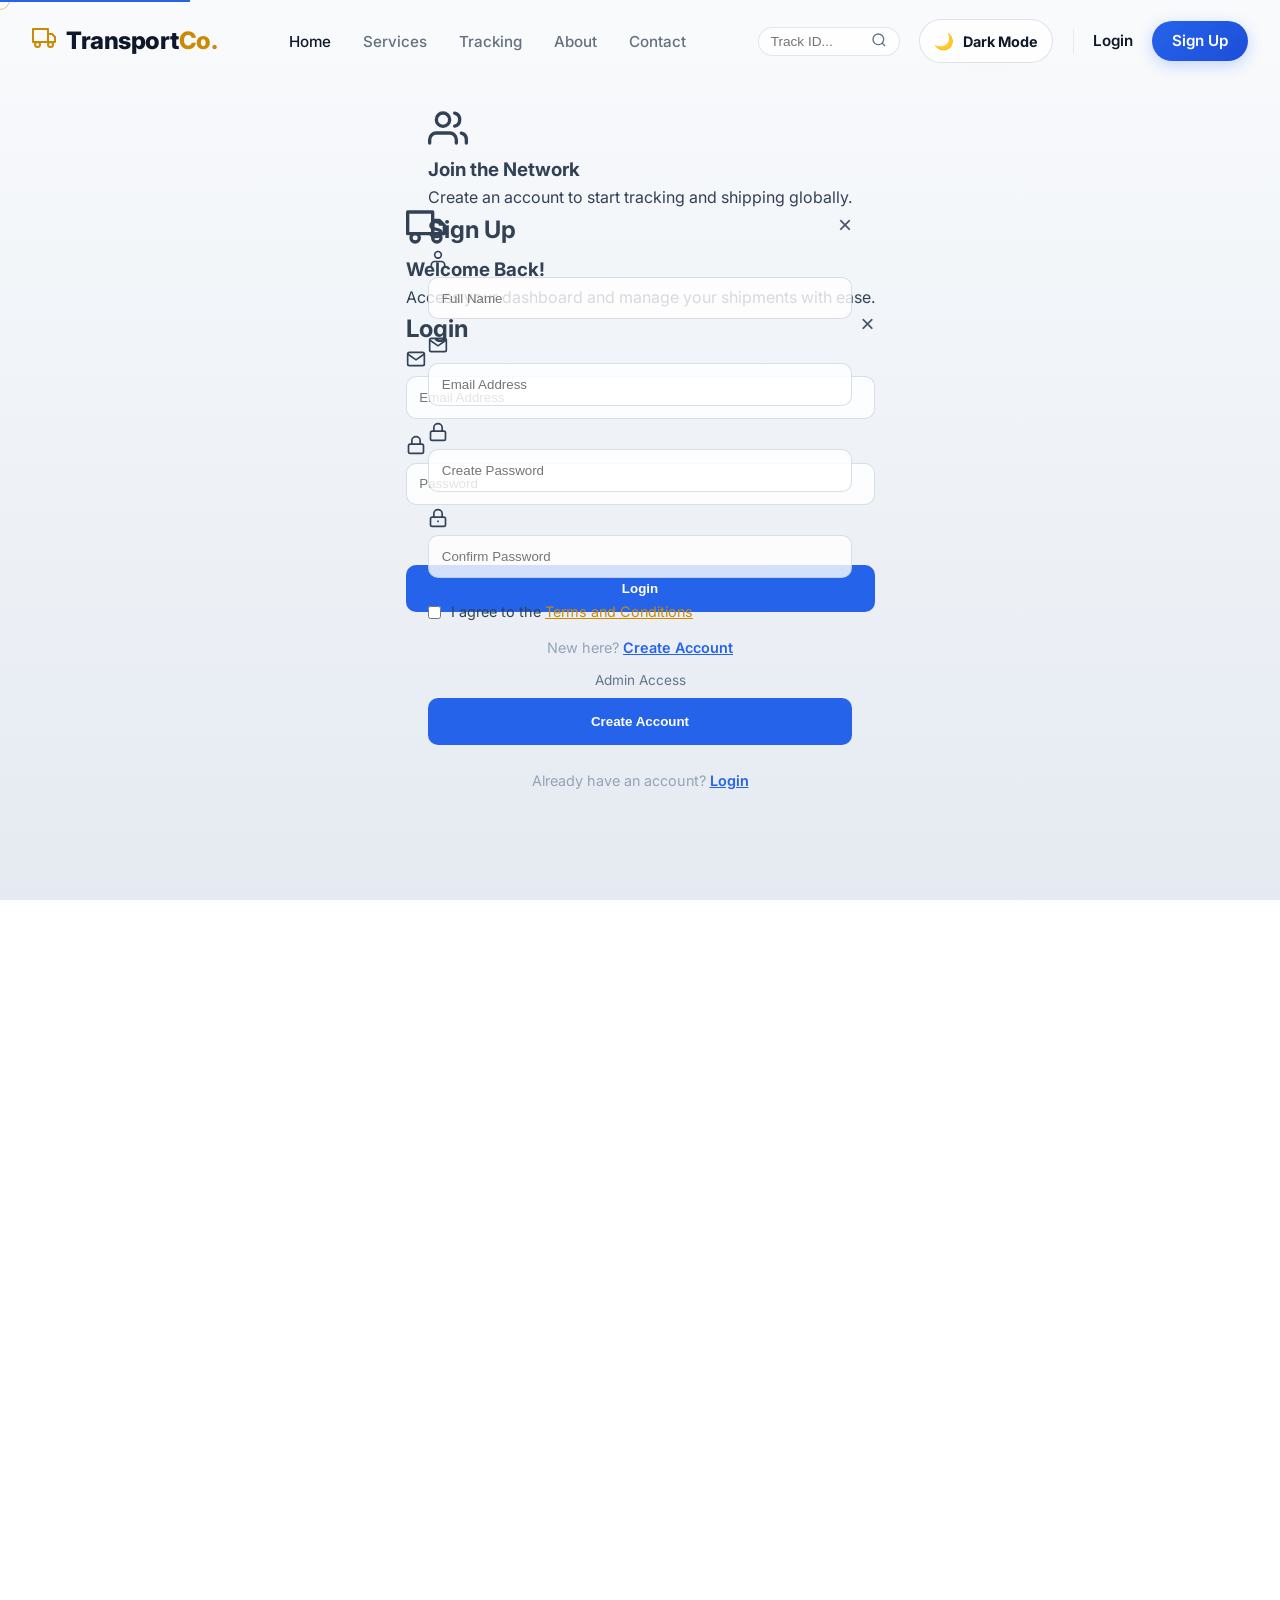
==== index.html @ ae2b4df2 "Improved accessibility: added ARIA roles, skip-to-content links, keyboard navigation, and focus indi" ====
<!DOCTYPE html>
<html lang="en">

<head>
  <meta charset="UTF-8">
  <meta name="viewport" content="width=device-width, initial-scale=1.0">
  <link rel="icon" href="../favicon.png">
  <title>Transport Co. - Your Cargo, Our Priority</title>
  <link rel="preconnect" href="https://fonts.googleapis.com">
  <link rel="preconnect" href="https://fonts.gstatic.com" crossorigin>
  <link href="https://fonts.googleapis.com/css2?family=Inter:wght@100;200;300;400;500;600;700;800;900&display=swap"
    rel="stylesheet">
  <link rel="stylesheet" href="transport.css">
  <script>
    (() => {
      const savedTheme = localStorage.getItem('moovit-theme') || 'light';
      document.documentElement.setAttribute('data-theme', savedTheme);
    })();
  </script>
</head>

<body data-theme="light">
  <a href="#main-content" class="skip-to-content">Skip to main content</a>
   <div class="cursor"></div>

  <div class="cursor-tail">
    <div class="circle"></div>
    <div class="circle"></div>
    <div class="circle"></div>
    <div class="circle"></div>
    <div class="circle"></div>
  </div>

  <script src="cursor.js"></script>

  <div class="particles" id="particles"></div>

  <header id="main-header" class="modern-header" role="banner">
    <div class="header-content">
      <a href="#" class="brand-logo">
        <span class="logo-icon"><svg width="24" height="24" viewBox="0 0 24 24" fill="none" stroke="currentColor"
            stroke-width="2" stroke-linecap="round" stroke-linejoin="round">
            <rect x="1" y="3" width="15" height="13"></rect>
            <polygon points="16 8 20 8 23 11 23 16 16 16 16 8"></polygon>
            <circle cx="5.5" cy="18.5" r="2.5"></circle>
            <circle cx="18.5" cy="18.5" r="2.5"></circle>
          </svg></span>
        <span class="logo-text">Transport<span class="highlight">Co.</span></span>
      </a>
      <nav class="desktop-nav" role="navigation" aria-label="Main navigation">
        <ul class="nav-links">
          <li><a href="index.html" class="nav-link active">Home</a></li>
          <li><a href="services.html" class="nav-link">Services</a></li>
          <li><a href="#" class="nav-link">Tracking</a></li>
          <li><a href="about.html" class="nav-link">About</a></li>
          <li><a href="contact.html" class="nav-link">Contact</a></li>
        </ul>
      </nav>
      <div class="header-actions">
        <div class="search-bar-mini">
          <input type="text" placeholder="Track ID...">
          <button><svg width="16" height="16" viewBox="0 0 24 24" fill="none" stroke="currentColor" stroke-width="2">
              <circle cx="11" cy="11" r="8" />
              <line x1="21" y1="21" x2="16.65" y2="16.65" />
            </svg></button>
        </div>
        <button class="theme-toggle" type="button" aria-label="Toggle color theme" aria-pressed="false">
          <span class="theme-toggle-icon" aria-hidden="true">🌙</span>
          <span class="theme-toggle-label">Dark Mode</span>
        </button>
        <div class="auth-divider"></div>
        <a href="#" onclick="openLoginPopup()" class="btn-text">Login</a>
        <a href="#" onclick="openSignupPopup()" class="btn-header-cta">Sign Up</a>
        <button class="mobile-toggle" aria-label="Toggle mobile menu" aria-expanded="false"><span class="bar"></span><span class="bar"></span><span
            class="bar"></span></button>
      </div>
    </div>
    <div class="mobile-menu">
      <a href="index.html">Home</a><a href="services.html">Services</a><a href="#">Tracking</a><a
        href="contact.html">Contact</a>
      <button class="theme-toggle mobile-theme-toggle" type="button" aria-label="Toggle color theme" aria-pressed="false">
        <span class="theme-toggle-icon" aria-hidden="true">🌙</span>
        <span class="theme-toggle-label">Dark Mode</span>
      </button>
      <div class="mobile-auth"><a href="#" onclick="openLoginPopup()">Login</a><a href="#"
          onclick="openSignupPopup()">Sign Up</a></div>
    </div>
  </header>

  <main id="main-content" class="hero loading" role="main">
    <h2>Your Cargo, Our Priority</h2>
    <p>Seamless and reliable global shipping solutions, tailored for your business. Fast, secure, and always on time.
    </p>
    <div class="hero-actions">
      <a href="#" class="btn-hero" onclick="openSignupPopup()">Get Started Today</a>
      <div class="tracking-wrapper">
        <input type="text" placeholder="Enter Tracking ID...">
        <button>Track Parcel</button>
      </div>
    </div>
    <div class="hero-brands">
      <p>Trusted by leading brands</p>
      <div class="brand-logos">
        <span>GlobalCorp</span><span>❖ TransNet</span><span>Apex Logistics</span><span>Horizon Freight</span>
      </div>
    </div>
  </main>

  <section class="services-section loading">
    <h2 class="services-title">Our Premium Services</h2>
    <div class="grid-container">
      <div class="card" onclick="handleServiceClick()">
        <div class="card-content">
          <div class="icon">🚛</div>
          <h2>Ground Transport</h2>
          <p>Reliable trucking services with real-time GPS tracking, temperature-controlled options, and 24/7
            monitoring.</p>
        </div>
      </div>
      <div class="card" onclick="handleServiceClick()">
        <div class="card-content">
          <div class="icon">✈️</div>
          <h2>Air Freight</h2>
          <p>Lightning-fast international shipping with priority handling and expedited customs clearance for urgent
            deliveries.</p>
        </div>
      </div>
      <div class="card" onclick="handleServiceClick()">
        <div class="card-content">
          <div class="icon">🚢</div>
          <h2>Ocean Freight</h2>
          <p>Cost-effective sea transport for large shipments with comprehensive insurance and port-to-port excellence.
          </p>
        </div>
      </div>
      <div class="card" onclick="handleServiceClick()">
        <div class="card-content">
          <div class="icon">📦</div>
          <h2>Warehousing</h2>
          <p>State-of-the-art storage facilities with advanced inventory management and automated distribution systems.
          </p>
        </div>
      </div>
      <div class="card" onclick="handleServiceClick()">
        <div class="card-content">
          <div class="icon">🛡️</div>
          <h2>Secure Logistics</h2>
          <p>High-security transport for valuable goods with GPS monitoring and specialized handling protocols.</p>
        </div>
      </div>
      <div class="card" onclick="handleServiceClick()">
        <div class="card-content">
          <div class="icon">⚡</div>
          <h2>Express Delivery</h2>
          <p>Same-day and next-day delivery services with live tracking and money-back guarantee for time-critical
            shipments.</p>
        </div>
      </div>
    </div>
  </section>

  <div class="overlay" id="overlay" onclick="closeAllModals()"></div>

  <div class="service-alert" id="serviceAlert">
    <h3>🔒 Premium Access</h3>
    <p>Please login to access detailed service information and pricing.</p>
    <div class="alert-buttons">
      <a href="#" onclick="openLoginPopup(); closeServiceAlert();" class="alert-btn primary">Login Now</a>
      <button class="alert-btn close" onclick="closeServiceAlert()">Close</button>
    </div>
  </div>

  <!-- LOGIN MODAL -->
  <div class="login-modal" id="loginModal">
    <div class="modal-wrapper">
      <div class="modal-left">
        <div class="modal-brand">
          <svg width="40" height="40" viewBox="0 0 24 24" fill="none" stroke="currentColor" stroke-width="2"
            stroke-linecap="round" stroke-linejoin="round">
            <rect x="1" y="3" width="15" height="13"></rect>
            <polygon points="16 8 20 8 23 11 23 16 16 16 16 8"></polygon>
            <circle cx="5.5" cy="18.5" r="2.5"></circle>
            <circle cx="18.5" cy="18.5" r="2.5"></circle>
          </svg>
          <h3>Welcome Back!</h3>
          <p>Access your dashboard and manage your shipments with ease.</p>
        </div>
      </div>
      <div class="modal-right">
        <button class="close-btn" onclick="closeAllModals()">&times;</button>
        <h2>Login</h2>
        <form id="login-form-popup" class="form-group">
          <div class="input-group">
            <svg class="input-icon" width="20" height="20" viewBox="0 0 24 24" fill="none" stroke="currentColor"
              stroke-width="2">
              <path d="M4 4h16c1.1 0 2 .9 2 2v12c0 1.1-.9 2-2 2H4c-1.1 0-2-.9-2-2V6c0-1.1.9-2 2-2z"></path>
              <polyline points="22,6 12,13 2,6"></polyline>
            </svg>
            <input type="email" id="popup-email" name="email" required placeholder="Email Address">
          </div>
          <div class="input-group" style="margin-top:1rem;">
            <svg class="input-icon" width="20" height="20" viewBox="0 0 24 24" fill="none" stroke="currentColor"
              stroke-width="2">
              <rect x="3" y="11" width="18" height="11" rx="2" ry="2"></rect>
              <path d="M7 11V7a5 5 0 0 1 10 0v4"></path>
            </svg>
            <input type="password" id="popup-password" name="password" required placeholder="Password">
          </div>
          <div id="popup-error-msg" class="error-message"></div>
          <button type="submit" class="login-submit-btn" style="margin-top:1.5rem;">Login</button>
        </form>
        <p style="text-align:center; color:#94a3b8; font-size:0.9rem; margin-top: 1rem;">
          New here? <a href="#" onclick="openSignupPopup(); closeLoginPopup();"
            style="color:#2563eb; font-weight:600;">Create Account</a>
        </p>
        <p style="text-align:center; margin-top:0.5rem;">
          <a href="#" onclick="closeLoginPopup(); openAdminPopup();"
            style="color:#64748b; font-size:0.85rem; text-decoration:none;">Admin Access</a>
        </p>
      </div>
    </div>
  </div>

  <!-- SIGNUP MODAL -->
  <div class="signup-modal" id="signupModal">
    <div class="modal-wrapper">
      <div class="modal-left signup-bg">
        <div class="modal-brand">
          <svg width="40" height="40" viewBox="0 0 24 24" fill="none" stroke="currentColor" stroke-width="2"
            stroke-linecap="round" stroke-linejoin="round">
            <path d="M17 21v-2a4 4 0 0 0-4-4H5a4 4 0 0 0-4 4v2"></path>
            <circle cx="9" cy="7" r="4"></circle>
            <path d="M23 21v-2a4 4 0 0 0-3-3.87"></path>
            <path d="M16 3.13a4 4 0 0 1 0 7.75"></path>
          </svg>
          <h3>Join the Network</h3>
          <p>Create an account to start tracking and shipping globally.</p>
        </div>
      </div>
      <div class="modal-right">
        <button class="close-btn" onclick="closeAllModals()">&times;</button>
        <h2>Sign Up</h2>
        <form id="signup-form-popup" class="form-group">
          <div class="input-group">
            <svg class="input-icon" width="20" height="20" viewBox="0 0 24 24" fill="none" stroke="currentColor"
              stroke-width="2">
              <path d="M20 21v-2a4 4 0 0 0-4-4H8a4 4 0 0 0-4 4v2"></path>
              <circle cx="12" cy="7" r="4"></circle>
            </svg>
            <input type="text" id="signup-name" name="name" placeholder="Full Name" required>
          </div>
          <div class="input-group" style="margin-top:1rem;">
            <svg class="input-icon" width="20" height="20" viewBox="0 0 24 24" fill="none" stroke="currentColor"
              stroke-width="2">
              <path d="M4 4h16c1.1 0 2 .9 2 2v12c0 1.1-.9 2-2 2H4c-1.1 0-2-.9-2-2V6c0-1.1.9-2 2-2z"></path>
              <polyline points="22,6 12,13 2,6"></polyline>
            </svg>
            <input type="email" id="signup-email" name="email" placeholder="Email Address" required>
          </div>
          <div class="input-group" style="margin-top:1rem;">
            <svg class="input-icon" width="20" height="20" viewBox="0 0 24 24" fill="none" stroke="currentColor"
              stroke-width="2">
              <rect x="3" y="11" width="18" height="11" rx="2" ry="2"></rect>
              <path d="M7 11V7a5 5 0 0 1 10 0v4"></path>
            </svg>
            <input type="password" id="signup-password" name="password" placeholder="Create Password" required>
          </div>
          <div class="input-group" style="margin-top:1rem;">
            <svg class="input-icon" width="20" height="20" viewBox="0 0 24 24" fill="none" stroke="currentColor"
              stroke-width="2">
              <rect x="3" y="11" width="18" height="11" rx="2" ry="2"></rect>
              <path d="M7 11V7a5 5 0 0 1 10 0v4"></path>
              <path d="M12 15v2"></path>
            </svg>
            <input type="password" id="signup-confirm-password" name="confirmPassword" placeholder="Confirm Password"
              required>
          </div>
          <div class="checkbox-group">
            <label class="checkbox-label">
              <input type="checkbox" id="terms-checkbox" name="agreeTerms" required>
              I agree to the <a href="#">Terms and Conditions</a>
            </label>
          </div>
          <div id="signup-error-msg" class="error-message"></div>
          <button type="submit" class="signup-submit-btn" style="margin-top:1rem;">Create Account</button>
        </form>
        <p style="text-align:center; color:#94a3b8; font-size:0.9rem; margin-top: 1rem;">
          Already have an account? <a href="#" onclick="openLoginPopup(); closeSignupPopup();"
            style="color:#2563eb; font-weight:600;">Login</a>
        </p>
      </div>
    </div>
  </div>

  <!-- ADMIN MODAL -->
  <div class="admin-modal" id="adminModal">
    <div class="admin-container-popup">
      <button class="close-btn" onclick="closeAllModals()">&times;</button>
      <div class="admin-badge">Admin Access</div>
      <h2 style="color:white; margin-bottom:1.5rem; margin-top:0;">Control Panel</h2>
      <form id="admin-form-popup" class="form-group">
        <div class="input-group">
          <svg class="input-icon" width="20" height="20" viewBox="0 0 24 24" fill="none" stroke="currentColor"
            stroke-width="2">
            <path d="M20 21v-2a4 4 0 0 0-4-4H8a4 4 0 0 0-4 4v2"></path>
            <circle cx="12" cy="7" r="4"></circle>
          </svg>
          <input type="text" id="admin-id" name="adminId" placeholder="Admin Username" required>
        </div>
        <div class="input-group" style="margin-top:1rem;">
          <svg class="input-icon" width="20" height="20" viewBox="0 0 24 24" fill="none" stroke="currentColor"
            stroke-width="2">
            <rect x="3" y="11" width="18" height="11" rx="2" ry="2"></rect>
            <path d="M7 11V7a5 5 0 0 1 10 0v4"></path>
          </svg>
          <input type="password" id="admin-password" name="adminPassword" placeholder="Secure Password" required>
        </div>
        <div id="admin-error-msg" class="error-message"></div>
        <button type="submit" class="admin-submit-btn" style="margin-top:1.5rem;">Access Dashboard</button>
        <div class="security-note">
          <span>🔒</span> <strong>Security Notice:</strong> Admin access is logged and monitored.
        </div>
      </form>
    </div>
  </div>

  <footer class="loading" role="contentinfo">
    <div class="footer-container">
      <div class="footer-about">
        <h3>Transport Co.</h3>
        <p>Your trusted logistics partner — ensuring safe, fast, and reliable delivery every time with innovative
          solutions and unmatched customer service excellence across the globe.</p>
      </div>

      <div class="footer-links">
        <h4><svg xmlns="http://www.w3.org/2000/svg" width="24" height="24" viewBox="0 0 24 24" fill="none"
            stroke="currentColor" stroke-width="2" stroke-linecap="round" stroke-linejoin="round">
            <path d="m13 17-5-5 5-5" />
            <path d="m6 17-5-5 5-5" />
          </svg>Quick Links</h4>
        <ul>
          <li><a href="index.html">Home</a></li>
          <li><a href="about.html">About Us</a></li>
          <li><a href="services.html">Services</a></li>
          <li><a href="contact.html">Contact</a></li>
          <li><a href="careers.html">Careers</a></li>
          <li><a href="feedback.html">Feedback</a></li>
        </ul>
      </div>

      <div class="footer-contact">
        <h4><svg xmlns="http://www.w3.org/2000/svg" width="24" height="24" viewBox="0 0 24 24" fill="none"
            stroke="currentColor" stroke-width="2" stroke-linecap="round" stroke-linejoin="round">
            <path
              d="M22 16.92v3a2 2 0 0 1-2.18 2 19.79 19.79 0 0 1-8.63-3.07 19.5 19.5 0 0 1-6-6 19.79 19.79 0 0 1-3.07-8.67A2 2 0 0 1 4.11 2h3a2 2 0 0 1 2 1.72 12.84 12.84 0 0 0 .7 2.81 2 2 0 0 1-.45 2.11L8.09 9.91a16 16 0 0 0 6 6l1.27-1.27a2 2 0 0 1 2.11-.45 12.84 12.84 0 0 0 2.81.7A2 2 0 0 1 22 16.92z" />
          </svg>Contact Us</h4>
        <p>Email: <a href="mailto:shubhangi.23bai11165@vitbhopal.ac.in">shubhangi.23bai11165@vitbhopal.ac.in</a></p>
        <p>Phone: +91 98765 XXXXX</p>
        <p>Address: VIT Bhopal, Madhya Pradesh, India</p>
      </div>

      <div class="footer-social">
        <h4><svg xmlns="http://www.w3.org/2000/svg" width="24" height="24" viewBox="0 0 24 24" fill="none"
            stroke="currentColor" stroke-width="2" stroke-linecap="round" stroke-linejoin="round">
            <path d="M16 8a6 6 0 0 1 6 6v7h-4v-7a2 2 0 0 0-2-2 2 2 0 0 0-2 2v7h-4v-7a6 6 0 0 1 6-6z" />
            <rect width="4" height="12" x="2" y="9" />
            <circle cx="4" cy="4" r="2" />
          </svg>Follow Us</h4>
        <div class="social-icons">
          <a href="https://github.com/ShubhangiRoy12" target="_blank" rel="noopener noreferrer" aria-label="GitHub"><svg
              xmlns="http://www.w3.org/2000/svg" width="24" height="24" viewBox="0 0 24 24" fill="none"
              stroke="currentColor" stroke-width="2" stroke-linecap="round" stroke-linejoin="round">
              <path
                d="M15 22v-4a4.8 4.8 0 0 0-1-3.5c3 0 6-2 6-5.5.08-1.25-.27-2.48-1-3.5.28-1.15.28-2.35 0-3.5 0 0-1 0-3 1.5-2.64-.5-5.36-.5-8 0C6 2 5 2 5 2c-.3 1.15-.3 2.35 0 3.5A5.403 5.403 0 0 0 4 9c0 3.5 3 5.5 6 5.5-.39.49-.68 1.05-.85 1.65-.17.6-.22 1.23-.15 1.85v4" />
            </svg></a>
          <a href="https://leetcode.com/u/Shubhangi12/" target="_blank" rel="noopener noreferrer"
            aria-label="LeetCode"><svg xmlns="http://www.w3.org/2000/svg" width="24" height="24" viewBox="0 0 24 24"
              fill="currentColor">
              <path
                d="M13.483 0a1.374 1.374 0 0 0-1.374 1.374v10.852h-2.826v-2.826a1.374 1.374 0 0 0-2.748 0v2.826H4.009v-5.54a1.374 1.374 0 0 0-2.748 0v5.54a1.374 1.374 0 0 0 1.374 1.374h2.826v2.826a1.374 1'374 0 0 0 2.748 0v-2.826h2.526v2.719a1.374 1.374 0 0 0 2.748 0v-2.719h2.826a1.374 1.374 0 0 0 1.374-1.374V1.374A1.374 1.374 0 0 0 13.483 0zm-2.826 14.944H8.13v-2.826h2.527v2.826zm0-4.2h-2.527v-2.826h2.527v2.826z" />
            </svg></a>
          <a href="https://www.linkedin.com/in/shubhangi-roy-762a3427a/" target="_blank" rel="noopener noreferrer"
            aria-label="LinkedIn"><svg xmlns="http://www.w3.org/2000/svg" width="24" height="24" viewBox="0 0 24 24"
              fill="none" stroke="currentColor" stroke-width="2" stroke-linecap="round" stroke-linejoin="round">
              <path d="M16 8a6 6 0 0 1 6 6v7h-4v-7a2 2 0 0 0-2-2 2 2 0 0 0-2 2v7h-4v-7a6 6 0 0 1 6-6z" />
              <rect width="4" height="12" x="2" y="9" />
              <circle cx="4" cy="4" r="2" />
            </svg></a>
        </div>
        <p style="margin-top: 1rem; color: rgba(255, 255, 255, 0.7);">Connect with us for updates and exclusive offers!
        </p>
      </div>

      <div class="footer-newsletter">
        <h4><svg xmlns="http://www.w3.org/2000/svg" width="24" height="24" viewBox="0 0 24 24" fill="none"
            stroke="currentColor" stroke-width="2" stroke-linecap="round" stroke-linejoin="round">
            <path d="M22 12h-6l-2 3h-4l-2-3H2" />
            <path
              d="M5.45 5.11 2 12v6a2 2 0 0 0 2 2h16a2 2 0 0 0 2-2v-6l-3.45-6.89A2 2 0 0 0 16.76 4H7.24a2 2 0 0 0-1.79 1.11z" />
          </svg>Newsletter</h4>
        <p>Join our mailing list to get exclusive updates, special offers, and insights into the logistics world
          delivered
          straight to your inbox.</p>
        <form class="newsletter-form">
          <input type="email" placeholder="Enter your email" required>
          <button type="submit">Subscribe <svg xmlns="http://www.w3.org/2000/svg" width="16" height="16"
              viewBox="0 0 24 24" fill="none" stroke="currentColor" stroke-width="2.5" stroke-linecap="round"
              stroke-linejoin="round">
              <line x1="5" y1="12" x2="19" y2="12" />
              <polyline points="12 5 19 12 12 19" />
            </svg></button>
        </form>
      </div>
    </div>
    <!-- Legal Section -->
    <div class="footer-legal">
      <a href="privacy.html">Privacy</a>
      <span>|</span>
      <a href="terms.html">Terms</a>
      <span>|</span>
      <a href="cookie.html">Cookie</a>
    </div>
    <div class="footer-bottom">
      <p>&copy; 2025 Transport Co. | All Rights Reserved. | Designed with ❤️ for Excellence</p>
    </div>
  </footer>

  <script>
    const root = document.documentElement;
    const body = document.body;
    const themeButtons = document.querySelectorAll('.theme-toggle');

    function applyTheme(theme) {
      root.setAttribute('data-theme', theme);
      body.setAttribute('data-theme', theme);
      localStorage.setItem('moovit-theme', theme);

      themeButtons.forEach(button => {
        const icon = button.querySelector('.theme-toggle-icon');
        const label = button.querySelector('.theme-toggle-label');
        const darkMode = theme === 'dark';

        button.setAttribute('aria-pressed', String(darkMode));
        if (icon) icon.textContent = darkMode ? '☀️' : '🌙';
        if (label) label.textContent = darkMode ? 'Light Mode' : 'Dark Mode';
      });
    }

    applyTheme(root.getAttribute('data-theme') || 'light');
    themeButtons.forEach(button => {
      button.addEventListener('click', () => {
        const nextTheme = (root.getAttribute('data-theme') || 'light') === 'light' ? 'dark' : 'light';
        applyTheme(nextTheme);
      });
    });

    // --- Mouse Spotlight Logic ---
    document.querySelectorAll('.card').forEach(card => {
      card.onmousemove = e => {
        const rect = card.getBoundingClientRect();
        const x = e.clientX - rect.left;
        const y = e.clientY - rect.top;
        card.style.setProperty('--mouse-x', `${x}px`);
        card.style.setProperty('--mouse-y', `${y}px`);
      }
    });

    // --- Cursor & Particles ---
    const cursor = document.getElementById('cursor');
    let mouseX = 0, mouseY = 0; let cursorX = 0, cursorY = 0;
    document.addEventListener('mousemove', (e) => { mouseX = e.clientX; mouseY = e.clientY; });
    function updateCursor() {
      const dx = mouseX - cursorX; const dy = mouseY - cursorY;
      cursorX += dx * 0.2; cursorY += dy * 0.2;
      cursor.style.transform = `translate(${cursorX - 10}px, ${cursorY - 10}px)`;
      requestAnimationFrame(updateCursor);
    }
    if (window.innerWidth > 768) updateCursor();

    document.querySelectorAll('a, button, .card').forEach(el => {
      el.addEventListener('mouseenter', () => cursor.classList.add('hover'));
      el.addEventListener('mouseleave', () => cursor.classList.remove('hover'));
    });

    // Particles
    const particles = document.getElementById('particles');
    for (let i = 0; i < 40; i++) {
      let p = document.createElement('div');
      p.className = 'particle';
      p.style.left = Math.random() * 100 + '%';
      p.style.top = Math.random() * 100 + '%';
      p.style.animationDelay = Math.random() * 5 + 's';
      p.style.animationDuration = (Math.random() * 10 + 10) + 's';
      particles.appendChild(p);
    }

    // Header Scroll
    window.addEventListener('scroll', () => {
      const header = document.getElementById('main-header');
      if (window.scrollY > 50) header.classList.add('scrolled');
      else header.classList.remove('scrolled');
    });

    // Mobile Menu
    const toggle = document.querySelector('.mobile-toggle');
    const menu = document.querySelector('.mobile-menu');
    toggle.addEventListener('click', () => {
      const isActive = menu.classList.toggle('active');
      document.body.style.overflow = isActive ? 'hidden' : 'auto';
      toggle.setAttribute('aria-expanded', isActive);
    });

    // --- Modal Logic ---
    function closeAllModals() {
      document.getElementById('overlay').classList.remove('active');
      document.querySelectorAll('.service-alert, .login-modal, .signup-modal, .admin-modal').forEach(el => el.classList.remove('active'));
      document.body.style.overflow = 'auto';
    }
    function handleServiceClick() {
      document.getElementById('overlay').classList.add('active');
      document.getElementById('serviceAlert').classList.add('active');
      document.body.style.overflow = 'hidden';
    }
    function closeServiceAlert() { closeAllModals(); }

    function openLoginPopup() {
      closeAllModals();
      document.getElementById('overlay').classList.add('active');
      document.getElementById('loginModal').classList.add('active');
      document.body.style.overflow = 'hidden';
    }
    function closeLoginPopup() { closeAllModals(); }

    function openSignupPopup() {
      closeAllModals();
      document.getElementById('overlay').classList.add('active');
      document.getElementById('signupModal').classList.add('active');
      document.body.style.overflow = 'hidden';
    }

    function openAdminPopup() {
      closeAllModals();
      document.getElementById('overlay').classList.add('active');
      document.getElementById('adminModal').classList.add('active');
      document.body.style.overflow = 'hidden';
    }

    // --- Backend Form Handling ---

    // Login Validation
    const loginForm = document.getElementById('login-form-popup');
    if (loginForm) {
      loginForm.addEventListener('submit', function (e) {
        e.preventDefault();
        const email = document.getElementById('popup-email').value.trim();
        const password = document.getElementById('popup-password').value;
        const errorMsg = document.getElementById('popup-error-msg');
        errorMsg.textContent = '';

        const emailPattern = /^[^\s@]+@[^\s@]+\.[^\s@]+$/;
        if (!emailPattern.test(email)) {
          errorMsg.textContent = 'Please enter a valid email address.';
          return;
        }

        // Simulating submission
        const submitBtn = this.querySelector('.login-submit-btn');
        submitBtn.textContent = 'Logging in...';
        submitBtn.disabled = true;
        setTimeout(() => { window.location.href = '#'; }, 1000);
      });
    }

    // Signup Validation
    const signupForm = document.getElementById('signup-form-popup');
    if (signupForm) {
      signupForm.addEventListener('submit', function (e) {
        e.preventDefault();
        const name = document.getElementById('signup-name').value.trim();
        const email = document.getElementById('signup-email').value.trim();
        const password = document.getElementById('signup-password').value;
        const confirmPassword = document.getElementById('signup-confirm-password').value;
        const agreeTerms = document.getElementById('terms-checkbox').checked;
        const errorMsg = document.getElementById('signup-error-msg');
        errorMsg.textContent = '';

        if (!agreeTerms) {
          errorMsg.textContent = 'Please agree to the Terms.';
          return;
        }
        if (password !== confirmPassword) {
          errorMsg.textContent = 'Passwords do not match.';
          return;
        }

        const submitBtn = this.querySelector('.signup-submit-btn');
        submitBtn.textContent = 'Creating Account...';
        submitBtn.disabled = true;
        setTimeout(() => {
          closeAllModals();
          openLoginPopup();
          document.getElementById('popup-error-msg').style.color = '#10b981';
          document.getElementById('popup-error-msg').textContent = 'Account created!';
        }, 1500);
      });
    }

    // Admin Validation
    const adminForm = document.getElementById('admin-form-popup');
    if (adminForm) {
      adminForm.addEventListener('submit', function (e) {
        e.preventDefault();
        const adminId = document.getElementById('admin-id').value.trim();
        const password = document.getElementById('admin-password').value;
        const errorMsg = document.getElementById('admin-error-msg');

        if (adminId === 'admin' && password === 'transport2024') {
          const submitBtn = this.querySelector('.admin-submit-btn');
          submitBtn.textContent = 'Accessing...';
          submitBtn.disabled = true;
          setTimeout(() => { alert('Access Granted'); closeAllModals(); }, 1000);
        } else {
          errorMsg.textContent = 'Invalid Admin credentials.';
        }
      });
    }

    // Loading
    window.addEventListener('load', () => {
      document.querySelectorAll('.loading').forEach((el, i) => {
        setTimeout(() => el.classList.add('loaded'), i * 200);
      });
    });
  </script>
</body>

</html>
---- transport.css ----
@import url('https://fonts.googleapis.com/css2?family=Inter:wght@100;200;300;400;500;600;700;800;900&display=swap');

    * {
      margin: 0;
      padding: 0;
      box-sizing: border-box;
    }

    /* Skip to content link for accessibility */
    .skip-to-content {
      position: absolute;
      top: -40px;
      left: 0;
      background: var(--button-primary);
      color: white;
      padding: 8px 16px;
      z-index: 10000;
      text-decoration: none;
      font-weight: 600;
      transition: top 0.3s;
    }

    .skip-to-content:focus {
      top: 0;
    }

    /* Keyboard focus indicators for accessibility */
    a:focus, button:focus, input:focus, textarea:focus, select:focus {
      outline: 2px solid var(--button-primary);
      outline-offset: 2px;
    }

    button:focus-visible, a:focus-visible {
      outline: 2px solid var(--button-primary);
      outline-offset: 2px;
    }

    :root {
      --primary: #1a365d;
      --primary-light: #2d5a87;
      --secondary: #0066cc;
      --accent: #ffd700;
      --glass: rgba(255, 255, 255, 0.1);
      --glass-border: rgba(255, 255, 255, 0.2);
      --bg-overlay-start: rgba(248, 250, 252, 0.88);
      --bg-overlay-end: rgba(226, 232, 240, 0.9);
      --text-primary: #0f172a;
      --text-secondary: #334155;
      --text-muted: #475569;
      --text-soft: rgba(51, 65, 85, 0.75);
      --panel-bg: rgba(255, 255, 255, 0.72);
      --panel-border: rgba(148, 163, 184, 0.28);
      --panel-strong: rgba(255, 255, 255, 0.86);
      --header-bg: rgba(248, 250, 252, 0.2);
      --header-bg-scrolled: rgba(248, 250, 252, 0.88);
      --header-border: rgba(148, 163, 184, 0.2);
      --search-bg: rgba(255, 255, 255, 0.7);
      --search-border: rgba(148, 163, 184, 0.25);
      --input-bg: rgba(255, 255, 255, 0.8);
      --input-border: rgba(148, 163, 184, 0.35);
      --input-text: #0f172a;
      --button-primary: #2563eb;
      --button-primary-hover: #1d4ed8;
      --button-shadow: rgba(37, 99, 235, 0.25);
      --accent-strong: #ca8a04;
      --overlay-bg: rgba(15, 23, 42, 0.55);
      --modal-bg: rgba(255, 255, 255, 0.94);
      --footer-bg: rgba(226, 232, 240, 0.92);
      --footer-border: rgba(148, 163, 184, 0.25);
      --footer-link: rgba(15, 23, 42, 0.78);
      --theme-toggle-bg: rgba(255, 255, 255, 0.72);
      --theme-toggle-border: rgba(148, 163, 184, 0.3);
      --theme-toggle-shadow: rgba(15, 23, 42, 0.08);
    }

    :root[data-theme="dark"],
    body[data-theme="dark"] {
      --bg-overlay-start: rgba(5, 10, 20, 0.85);
      --bg-overlay-end: rgba(5, 10, 20, 0.85);
      --text-primary: #ffffff;
      --text-secondary: #e2e8f0;
      --text-muted: #cbd5e1;
      --text-soft: rgba(255, 255, 255, 0.7);
      --panel-bg: rgba(255, 255, 255, 0.03);
      --panel-border: rgba(255, 255, 255, 0.08);
      --panel-strong: rgba(15, 23, 42, 0.9);
      --header-bg: rgba(10, 22, 40, 0);
      --header-bg-scrolled: rgba(5, 10, 20, 0.85);
      --header-border: rgba(255, 255, 255, 0.05);
      --search-bg: rgba(255, 255, 255, 0.05);
      --search-border: rgba(255, 255, 255, 0.1);
      --input-bg: rgba(255, 255, 255, 0.05);
      --input-border: rgba(255, 255, 255, 0.2);
      --input-text: #ffffff;
      --button-primary: #2563eb;
      --button-primary-hover: #1d4ed8;
      --button-shadow: rgba(37, 99, 235, 0.4);
      --accent-strong: #ffd700;
      --overlay-bg: rgba(0, 0, 0, 0.8);
      --modal-bg: rgba(15, 23, 42, 0.9);
      --footer-bg: rgba(10, 22, 40, 0.8);
      --footer-border: rgba(255, 255, 255, 0.1);
      --footer-link: rgba(255, 255, 255, 0.8);
      --theme-toggle-bg: rgba(255, 255, 255, 0.08);
      --theme-toggle-border: rgba(255, 255, 255, 0.14);
      --theme-toggle-shadow: rgba(0, 0, 0, 0.2);
    }

    body {
      margin: 0;
      font-family: 'Inter', sans-serif;

      /* --- BACKGROUND IMAGE UPDATE --- */
      /* Added a dark overlay (rgba) so text remains readable on top of the image */
      background: linear-gradient(var(--bg-overlay-start), var(--bg-overlay-end)),
        url('https://images.pexels.com/photos/1637438/pexels-photo-1637438.jpeg?auto=compress&cs=tinysrgb&w=1260&h=750&dpr=2');
      background-size: cover;
      background-position: center;
      background-attachment: fixed;
      background-repeat: no-repeat;

      font-size: 16px;
      line-height: 1.6;
      color: var(--text-secondary);
      min-height: 100vh;
      overflow-x: hidden;
    }

    /* --- Cursor Styles --- */
    .cursor {
      display: none;
      position: fixed;
      top: 0;
      left: 0;
      width: 20px;
      height: 20px;
      border: 1px solid rgba(202, 138, 4, 0.45);
      border-radius: 50%;
      pointer-events: none;
      z-index: 9999;
      transition: transform 0.1s ease;
      transform: translate(-50%, -50%);
    }

    .cursor::after {
      content: '';
      position: absolute;
      top: 50%;
      left: 50%;
      width: 4px;
      height: 4px;
      background: var(--accent-strong);
      border-radius: 50%;
      transform: translate(-50%, -50%);
    }

    @media (min-width: 769px) and (pointer: fine) {
      .cursor {
        display: block;
      }

      body,
      a,
      button,
      input,
      .card {
        cursor: none !important;
      }
    }

    .cursor.hover {
      transform: translate(-50%, -50%) scale(1.8);
      background: rgba(202, 138, 4, 0.1);
      border-color: var(--accent-strong);
    }

    /* --- Header --- */
    .modern-header {
      position: fixed;
      top: 0;
      left: 0;
      width: 100%;
      z-index: 1000;
      padding: 1.2rem 2rem;
      transition: all 0.4s ease;
      background: var(--header-bg);
    }

    .modern-header.scrolled {
      padding: 0.8rem 2rem;
      background: var(--header-bg-scrolled);
      backdrop-filter: blur(16px);
      border-bottom: 1px solid var(--header-border);
      box-shadow: 0 4px 30px rgba(0, 0, 0, 0.2);
    }

    .header-content {
      max-width: 1400px;
      margin: 0 auto;
      display: flex;
      justify-content: space-between;
      align-items: center;
    }

    .brand-logo {
      display: flex;
      align-items: center;
      gap: 10px;
      text-decoration: none;
      color: var(--text-primary);
      z-index: 1002;
    }

    .logo-icon {
      color: var(--accent-strong);
      animation: float 6s ease-in-out infinite;
    }

    .logo-text {
      font-size: 1.5rem;
      font-weight: 800;
      letter-spacing: -0.5px;
    }

    .logo-text .highlight {
      color: var(--accent-strong);
    }

    .desktop-nav .nav-links {
      display: flex;
      gap: 2rem;
      list-style: none;
      margin: 0;
      padding: 0;
    }

    .nav-link {
      color: var(--text-soft);
      text-decoration: none;
      font-weight: 500;
      font-size: 0.95rem;
      padding: 0.5rem 0;
      position: relative;
      transition: color 0.3s ease;
    }

    .nav-link:hover,
    .nav-link.active {
      color: var(--text-primary);
    }

    .header-actions {
      display: flex;
      align-items: center;
      gap: 1.2rem;
      z-index: 1002;
    }

    .search-bar-mini {
      display: flex;
      align-items: center;
      background: var(--search-bg);
      border: 1px solid var(--search-border);
      border-radius: 20px;
      padding: 4px 12px;
      transition: all 0.3s ease;
    }

    .search-bar-mini input {
      background: transparent;
      border: none;
      color: var(--input-text);
      width: 100px;
      font-size: 0.85rem;
      outline: none;
      transition: width 0.3s ease;
    }

    .search-bar-mini input:focus {
      width: 160px;
    }

    .search-bar-mini button {
      background: none;
      border: none;
      color: var(--text-soft);
      cursor: pointer;
    }

    .auth-divider {
      width: 1px;
      height: 24px;
      background: var(--header-border);
    }

    .btn-text {
      color: var(--text-primary);
      text-decoration: none;
      font-weight: 600;
      font-size: 0.95rem;
    }

    .btn-header-cta {
      background: linear-gradient(135deg, var(--button-primary) 0%, var(--button-primary-hover) 100%);
      color: white;
      padding: 8px 20px;
      border-radius: 50px;
      text-decoration: none;
      font-weight: 600;
      font-size: 0.95rem;
      box-shadow: 0 4px 15px var(--button-shadow);
      transition: all 0.3s ease;
    }

    .btn-header-cta:hover {
      transform: translateY(-2px);
      box-shadow: 0 8px 20px rgba(37, 99, 235, 0.4);
    }

    .theme-toggle {
      display: inline-flex;
      align-items: center;
      gap: 0.55rem;
      border: 1px solid var(--theme-toggle-border);
      background: var(--theme-toggle-bg);
      color: var(--text-primary);
      padding: 0.6rem 0.9rem;
      border-radius: 999px;
      font: inherit;
      font-size: 0.9rem;
      font-weight: 700;
      cursor: pointer;
      box-shadow: 0 10px 30px -20px var(--theme-toggle-shadow);
      transition: transform 0.25s ease, box-shadow 0.25s ease, background 0.25s ease;
    }

    .theme-toggle:hover {
      transform: translateY(-1px);
      box-shadow: 0 16px 30px -20px var(--theme-toggle-shadow);
    }

    .theme-toggle-icon {
      font-size: 1rem;
      line-height: 1;
    }

    .theme-toggle-label {
      white-space: nowrap;
    }

    /* Mobile Menu */
    .mobile-toggle {
      display: none;
      background: none;
      border: none;
      cursor: pointer;
      flex-direction: column;
      gap: 5px;
    }

    .mobile-toggle .bar {
      width: 24px;
      height: 2px;
      background: var(--text-primary);
      transition: 0.3s;
    }

    .mobile-menu {
      position: fixed;
      top: 0;
      left: 0;
      width: 100%;
      height: 0;
      background: color-mix(in srgb, var(--header-bg-scrolled) 92%, transparent);
      backdrop-filter: blur(20px);
      z-index: 1001;
      overflow: hidden;
      display: flex;
      flex-direction: column;
      align-items: center;
      justify-content: center;
      gap: 2rem;
      transition: height 0.4s cubic-bezier(0.165, 0.84, 0.44, 1);
      opacity: 0;
    }

    .mobile-menu.active {
      height: 100vh;
      opacity: 1;
    }

    .mobile-menu a {
      color: var(--text-primary);
      text-decoration: none;
      font-size: 1.5rem;
      font-weight: 600;
      opacity: 0;
      transform: translateY(20px);
      transition: 0.4s;
    }

    .mobile-menu.active a {
      opacity: 1;
      transform: translateY(0);
    }

    .mobile-auth {
      display: flex;
      gap: 1.5rem;
      margin-top: 2rem;
    }

    @media (max-width: 992px) {

      .desktop-nav,
      .search-bar-mini,
      .auth-divider,
      .btn-text,
      .btn-header-cta {
        display: none;
      }

      .mobile-toggle {
        display: flex;
      }

      .theme-toggle {
        padding: 0.55rem 0.75rem;
      }

      .theme-toggle-label {
        display: none;
      }
    }

    /* --- Hero Section --- */
    .hero {
      max-width: 1400px;
      margin: 8rem auto 4rem;
      padding: 5rem 2rem;
      background: var(--panel-bg);
      border: 1px solid var(--panel-border);
      backdrop-filter: blur(20px);
      border-radius: 30px;
      text-align: center;
      position: relative;
      overflow: hidden;
      box-shadow: 0 0 50px rgba(0, 0, 0, 0.2);
    }

    .hero::before {
      content: '';
      position: absolute;
      top: 0;
      left: 0;
      right: 0;
      height: 1px;
      background: linear-gradient(90deg, transparent, #2563eb, transparent);
    }

    .hero h2 {
      font-size: 4rem;
      font-weight: 800;
      color: var(--text-primary);
      margin-bottom: 1rem;
      letter-spacing: -1px;
      text-shadow: 0 4px 20px rgba(0, 0, 0, 0.5);
      animation: slideUp 0.8s ease-out both;
    }

    .hero p {
      font-size: 1.25rem;
      color: var(--text-muted);
      margin-bottom: 2.5rem;
      max-width: 700px;
      margin-inline: auto;
      animation: slideUp 0.8s ease-out 0.2s both;
    }

    .hero-actions {
      display: flex;
      flex-direction: column;
      align-items: center;
      gap: 2rem;
      animation: slideUp 0.8s ease-out 0.4s both;
    }

    .btn-hero {
      padding: 1rem 3rem;
      background: var(--button-primary);
      color: white;
      font-weight: 700;
      border-radius: 50px;
      text-decoration: none;
      box-shadow: 0 0 20px var(--button-shadow);
      transition: 0.3s;
    }

    .btn-hero:hover {
      background: var(--button-primary-hover);
      box-shadow: 0 0 30px rgba(37, 99, 235, 0.6);
      transform: scale(1.05);
    }

    .tracking-wrapper {
      background: var(--search-bg);
      border: 1px solid var(--search-border);
      padding: 8px;
      border-radius: 50px;
      display: flex;
      gap: 10px;
      width: 100%;
      max-width: 450px;
    }

    .tracking-wrapper input {
      flex: 1;
      padding: 12px 20px;
      border-radius: 40px;
      border: none;
      background: var(--input-bg);
      color: var(--input-text);
      outline: none;
    }

    .tracking-wrapper button {
      background: var(--button-primary);
      color: white;
      border: none;
      padding: 12px 25px;
      border-radius: 40px;
      font-weight: 600;
      cursor: pointer;
    }

    .hero-brands {
      margin-top: 4rem;
      border-top: 1px solid var(--panel-border);
      padding-top: 2rem;
      animation: slideUp 0.8s ease-out 0.6s both;
    }

    .hero-brands p {
      font-size: 0.8rem;
      color: var(--text-soft);
      text-transform: uppercase;
      letter-spacing: 2px;
      margin-bottom: 1.5rem;
    }

    .brand-logos {
      display: flex;
      justify-content: center;
      gap: 3rem;
      flex-wrap: wrap;
      color: var(--text-soft);
      font-weight: 700;
    }

    @keyframes slideUp {
      from {
        opacity: 0;
        transform: translateY(30px);
      }

      to {
        opacity: 1;
        transform: translateY(0);
      }
    }

    /* --- Services Section --- */
    .services-section {
      max-width: 1400px;
      margin: 4rem auto;
      padding: 0 2rem;
    }

    .services-title {
      text-align: center;
      font-size: 3.5rem;
      font-weight: 900;
      color: var(--text-primary);
      margin-bottom: 4rem;
      letter-spacing: -1px;
      background: linear-gradient(to right, var(--text-primary), var(--text-muted));
      -webkit-background-clip: text;
      -webkit-text-fill-color: transparent;
    }

    .grid-container {
      display: grid;
      grid-template-columns: repeat(auto-fit, minmax(360px, 1fr));
      gap: 2rem;
    }

    /* The Modern Card */
    .card {
      position: relative;
      background: var(--panel-bg);
      border: 1px solid var(--panel-border);
      border-radius: 24px;
      padding: 3rem 2rem;
      text-align: left;
      overflow: hidden;
      cursor: pointer;
      transition: transform 0.3s ease, box-shadow 0.3s ease;
    }

    .card::before {
      content: "";
      position: absolute;
      top: 0;
      left: 0;
      right: 0;
      bottom: 0;
      background: radial-gradient(800px circle at var(--mouse-x) var(--mouse-y), rgba(255, 255, 255, 0.06), transparent 40%);
      opacity: 0;
      transition: opacity 0.5s ease;
      pointer-events: none;
      z-index: 1;
    }

    .card:hover::before {
      opacity: 1;
    }

    .card::after {
      content: "";
      position: absolute;
      top: 0;
      left: 0;
      right: 0;
      bottom: 0;
      border-radius: 24px;
      padding: 1px;
      background: radial-gradient(600px circle at var(--mouse-x) var(--mouse-y), rgba(255, 255, 255, 0.4), transparent 40%);
      -webkit-mask: linear-gradient(#fff 0 0) content-box, linear-gradient(#fff 0 0);
      -webkit-mask-composite: xor;
      mask-composite: exclude;
      opacity: 0;
      transition: opacity 0.5s ease;
      pointer-events: none;
      z-index: 2;
    }

    .card:hover::after {
      opacity: 1;
    }

    .card:hover {
      transform: translateY(-5px);
      box-shadow: 0 20px 40px -10px rgba(0, 0, 0, 0.5);
    }

    .card-content {
      position: relative;
      z-index: 3;
    }

    .card .icon {
      font-size: 3.5rem;
      margin-bottom: 1.5rem;
      display: inline-block;
      transition: transform 0.3s cubic-bezier(0.34, 1.56, 0.64, 1);
      text-shadow: 0 0 30px rgba(37, 99, 235, 0.3);
    }

    .card:hover .icon {
      transform: scale(1.1) translateY(-5px);
      text-shadow: 0 0 40px rgba(37, 99, 235, 0.6);
    }

    .card h2 {
      color: var(--text-primary);
      font-size: 1.6rem;
      font-weight: 700;
      margin-bottom: 0.75rem;
      letter-spacing: -0.5px;
    }

    .card p {
      color: var(--text-muted);
      font-size: 1rem;
      line-height: 1.7;
      font-weight: 400;
    }

    @media (max-width: 768px) {
      .hero {
        padding: 3rem 1.5rem;
      }

      .hero h2 {
        font-size: 2.5rem;
      }

      .tracking-wrapper {
        flex-direction: column;
        background: transparent;
        border: none;
        padding: 0;
      }

      .tracking-wrapper input {
        width: 100%;
        text-align: center;
      }

      .tracking-wrapper button {
        width: 100%;
      }

      .grid-container {
        grid-template-columns: 1fr;
      }
    }

    /* --- Modals --- */
    .overlay {
      position: fixed;
      top: 0;
      left: 0;
      width: 100%;
      height: 100%;
      background: var(--overlay-bg);
      backdrop-filter: blur(8px);
      z-index: 999;
      opacity: 0;
      visibility: hidden;
      transition: 0.3s;
    }

    .overlay.active {
      opacity: 1;
      visibility: visible;
    }

    .service-alert,
    .login-container,
    .signup-container,
    .admin-container-popup {
      position: fixed;
      top: 50%;
      left: 50%;
      transform: translate(-50%, -50%) scale(0.9);
      background: var(--modal-bg);
      border: 1px solid var(--panel-border);
      padding: 2.5rem;
      border-radius: 20px;
      z-index: 1001;
      width: 90%;
      max-width: 450px;
      box-shadow: 0 25px 50px -12px rgba(0, 0, 0, 0.5);
      opacity: 0;
      visibility: hidden;
      transition: 0.3s;
    }

    .service-alert.active,
    .login-modal.active .login-container,
    .signup-modal.active .signup-container,
    .admin-modal.active .admin-container-popup {
      opacity: 1;
      transform: translate(-50%, -50%) scale(1);
      visibility: visible;
    }

    .service-alert h3 {
      color: var(--text-primary);
      font-size: 1.8rem;
      margin-bottom: 1rem;
    }

    .service-alert p {
      color: var(--text-muted);
      margin-bottom: 2rem;
    }

    .alert-buttons {
      display: flex;
      gap: 1rem;
      justify-content: center;
      flex-wrap: wrap;
    }

    .alert-btn {
      padding: 0.8rem 2rem;
      border-radius: 50px;
      font-weight: 600;
      cursor: pointer;
      text-decoration: none;
      color: white;
      border: none;
    }

    .alert-btn.primary {
      background: var(--button-primary);
    }

    .alert-btn.secondary {
      background: #059669;
    }

    .alert-btn.close {
      background: var(--search-bg);
    }

    /* Forms */
    .form-group {
      margin-bottom: 1.5rem;
    }

    .form-group label {
      color: var(--text-secondary);
      display: block;
      margin-bottom: 0.5rem;
      font-size: 0.9rem;
    }

    .form-group input {
      width: 100%;
      padding: 0.8rem;
      border-radius: 10px;
      border: 1px solid var(--input-border);
      background: var(--input-bg);
      color: var(--input-text);
      outline: none;
    }

    .form-group input:focus {
      border-color: #2563eb;
      background: color-mix(in srgb, var(--input-bg) 85%, transparent);
    }

    .login-submit-btn,
    .signup-submit-btn,
    .admin-submit-btn {
      width: 100%;
      padding: 1rem;
      border-radius: 10px;
      border: none;
      background: var(--button-primary);
      color: white;
      font-weight: 700;
      cursor: pointer;
      transition: 0.3s;
    }

    .login-submit-btn:hover,
    .signup-submit-btn:hover {
      background: var(--button-primary-hover);
    }

    .close-btn {
      background: none;
      border: none;
      color: var(--text-muted);
      font-size: 1.5rem;
      cursor: pointer;
      float: right;
    }

    .login-modal,
    .signup-modal,
    .admin-modal {
      position: fixed;
      z-index: 1001;
      top: 0;
      left: 0;
      width: 100%;
      height: 100%;
      display: flex;
      justify-content: center;
      align-items: center;
      pointer-events: none;
    }

    .login-modal.active,
    .signup-modal.active,
    .admin-modal.active {
      pointer-events: auto;
    }

    /* Error Messages */
    .error-message {
      color: #ff6b6b;
      text-align: center;
      margin-bottom: 1rem;
      font-size: 0.9rem;
      min-height: 20px;
    }

    /* --- Admin Modal Styling --- */
    .admin-badge {
      background: linear-gradient(135deg, #e74c3c 0%, #c0392b 100%);
      color: white;
      padding: 4px 12px;
      border-radius: 20px;
      font-size: 0.7rem;
      font-weight: 700;
      text-transform: uppercase;
      display: inline-block;
      margin-bottom: 10px;
    }

    .admin-submit-btn {
      background: linear-gradient(135deg, #e74c3c 0%, #c0392b 100%);
    }

    .admin-submit-btn:hover {
      background: linear-gradient(135deg, #c0392b 0%, #a93226 100%);
    }

    .security-note {
      background: color-mix(in srgb, #ef4444 14%, transparent);
      border: 1px solid rgba(255, 107, 107, 0.3);
      border-radius: 12px;
      padding: 0.8rem;
      margin-top: 1rem;
      font-size: 0.85rem;
      color: var(--text-secondary);
      text-align: center;
    }

    /* --- Footer --- */
    footer {
      background: var(--footer-bg);
      backdrop-filter: blur(20px);
      border-top: 1px solid var(--footer-border);
      color: var(--text-primary);
      padding: 5rem 2rem 2rem;
      margin-top: 6rem;
    }

    .footer-container {
      display: grid;
      grid-template-columns: repeat(auto-fit, minmax(280px, 1fr));
      gap: 3.5rem;
      max-width: 1400px;
      margin: auto;
    }

    .footer-container h3,
    .footer-container h4 {
      margin-bottom: 1.5rem;
      font-weight: 700;
      color: var(--accent-strong);
      font-size: 1.4rem;
      text-shadow: 0 2px 10px rgba(202, 138, 4, 0.22);
      display: flex;
      align-items: center;
      gap: 0.75rem;
    }

    .footer-container ul {
      list-style: none;
      padding: 0;
    }

    .footer-container ul li {
      margin-bottom: 1rem;
    }

    .footer-container a {
      color: var(--footer-link);
      text-decoration: none;
      transition: all 0.3s ease;
      font-weight: 400;
      display: inline-block;
    }

    .footer-container a:hover {
      color: var(--accent-strong);
      text-shadow: 0 0 15px rgba(202, 138, 4, 0.35);
      transform: translateX(5px) scale(1.03);
    }

    .footer-social .social-icons {
      display: flex;
      gap: 1.5rem;
      margin-top: 1rem;
    }

    .footer-social .social-icons a {
      font-size: 1.8rem;
      transition: all 0.3s ease;
      color: var(--text-primary);
    }

    .footer-social .social-icons a:hover {
      transform: translateY(-5px) scale(1.1);
    }

    .footer-newsletter {
      grid-column: span 2;
    }

    @media (max-width: 992px) {
      .footer-newsletter {
        grid-column: auto;
      }
    }

    .newsletter-form {
      display: flex;
      margin-top: 1rem;
      border-radius: 15px;
      overflow: hidden;
      border: 1px solid var(--input-border);
      box-shadow: 0 5px 15px rgba(0, 0, 0, 0.2);
      transition: all 0.3s ease;
    }

    .newsletter-form input {
      flex-grow: 1;
      padding: 1rem;
      border: none;
      background: var(--input-bg);
      color: var(--input-text);
      font-size: 1rem;
      transition: background 0.3s ease;
      outline: none;
    }

    .newsletter-form:focus-within {
      border-color: var(--accent-strong);
      box-shadow: 0 0 25px rgba(202, 138, 4, 0.2);
    }

    .newsletter-form input:focus {
      background: color-mix(in srgb, var(--input-bg) 88%, transparent);
    }

    .newsletter-form button {
      padding: 1rem 1.5rem;
      background: var(--button-primary);
      color: white;
      border: none;
      cursor: pointer;
      font-weight: 600;
      transition: background 0.3s ease;
      display: flex;
      align-items: center;
      gap: 0.5rem;
    }

    .newsletter-form button:hover {
      background: var(--button-primary-hover);
    }

    .footer-bottom {
      text-align: center;
      margin-top: 2rem;
      border-top: 1px solid var(--footer-border);
      padding-top: 1.5rem;
      font-size: 1rem;
      color: var(--text-soft);
    }

    .loading {
      opacity: 0;
      transform: translateY(20px);
      transition: 0.8s;
    }

    .loading.loaded {
      opacity: 1;
      transform: translateY(0);
    }

    /* Checkbox Styles for Signup */
    .checkbox-group {
      margin: 1.5rem 0;
    }

    .checkbox-label {
      display: flex !important;
      align-items: center;
      cursor: pointer;
      font-size: 0.9rem;
      line-height: 1.4;
      color: var(--text-secondary) !important;
    }

    .checkbox-label input {
      width: auto !important;
      margin-right: 10px;
    }

    .checkbox-label a {
      color: var(--accent-strong);
      text-decoration: underline;
      margin-left: 4px;
    }
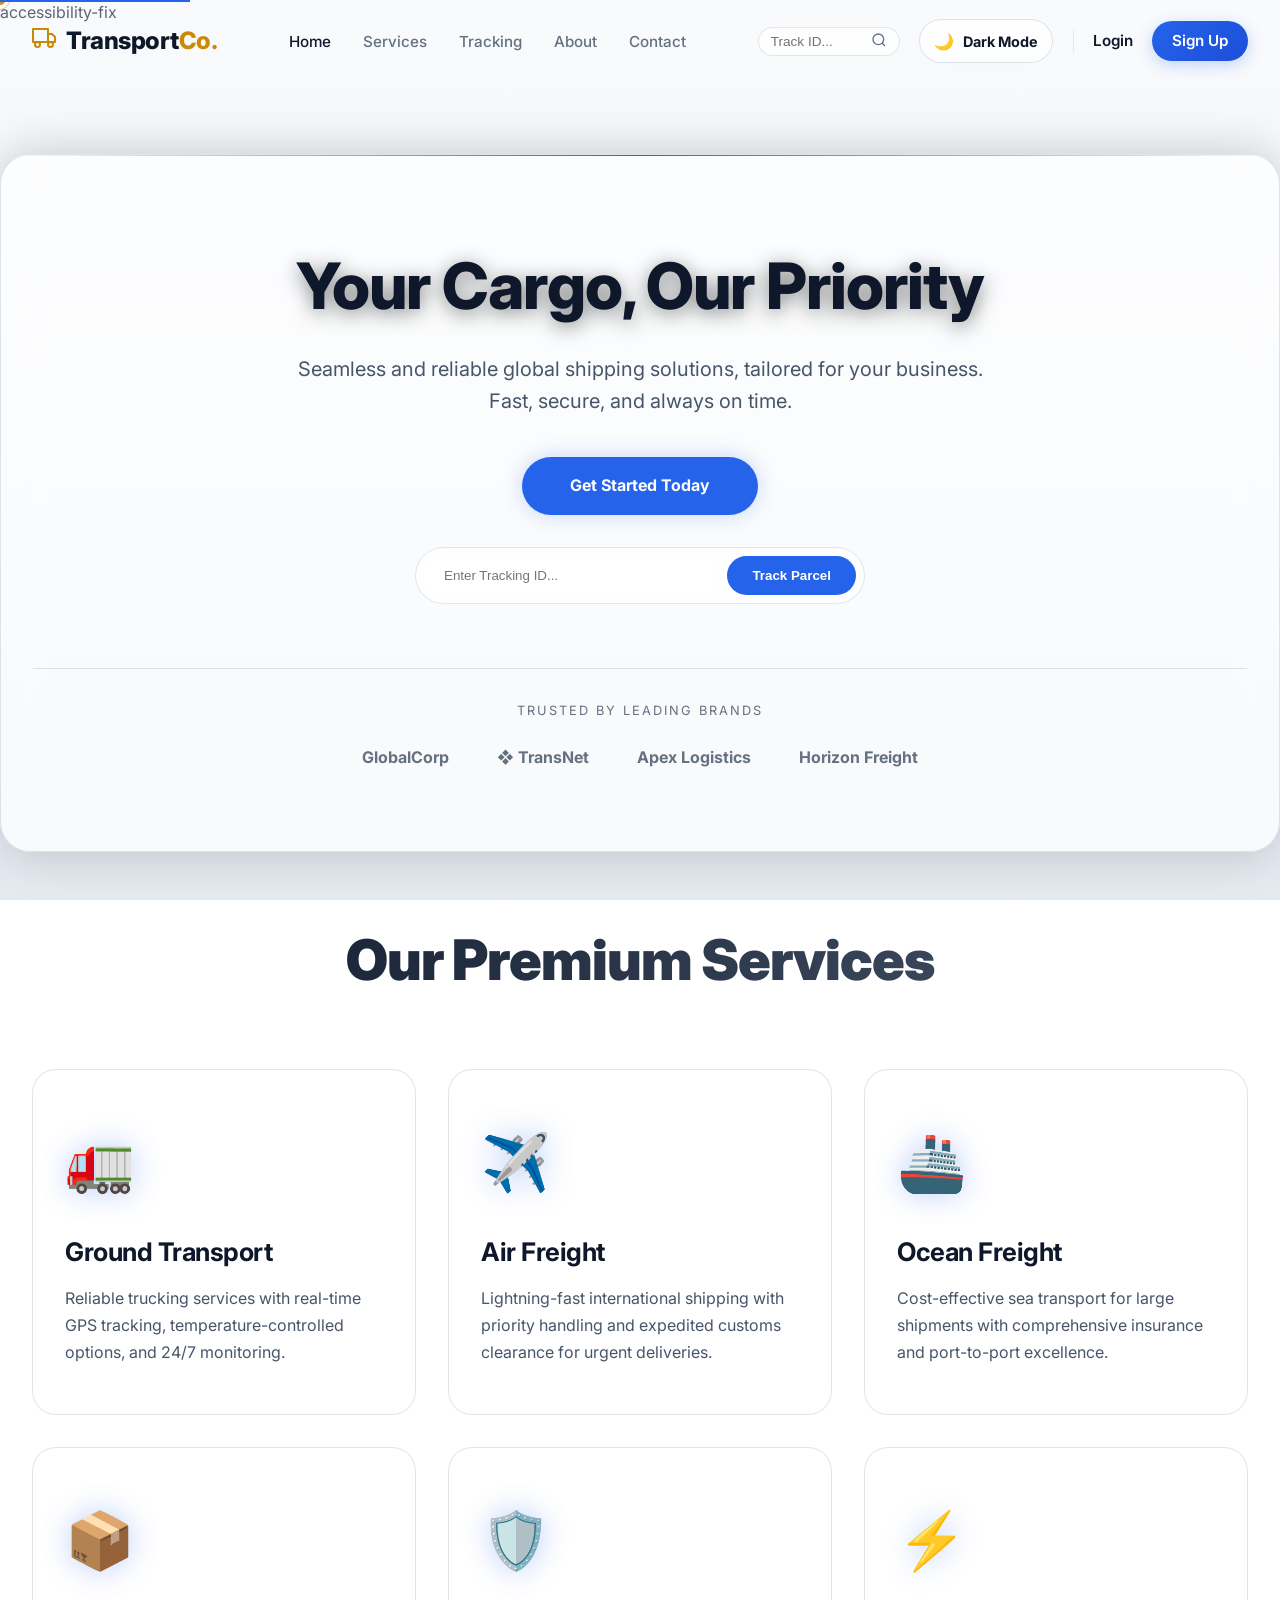
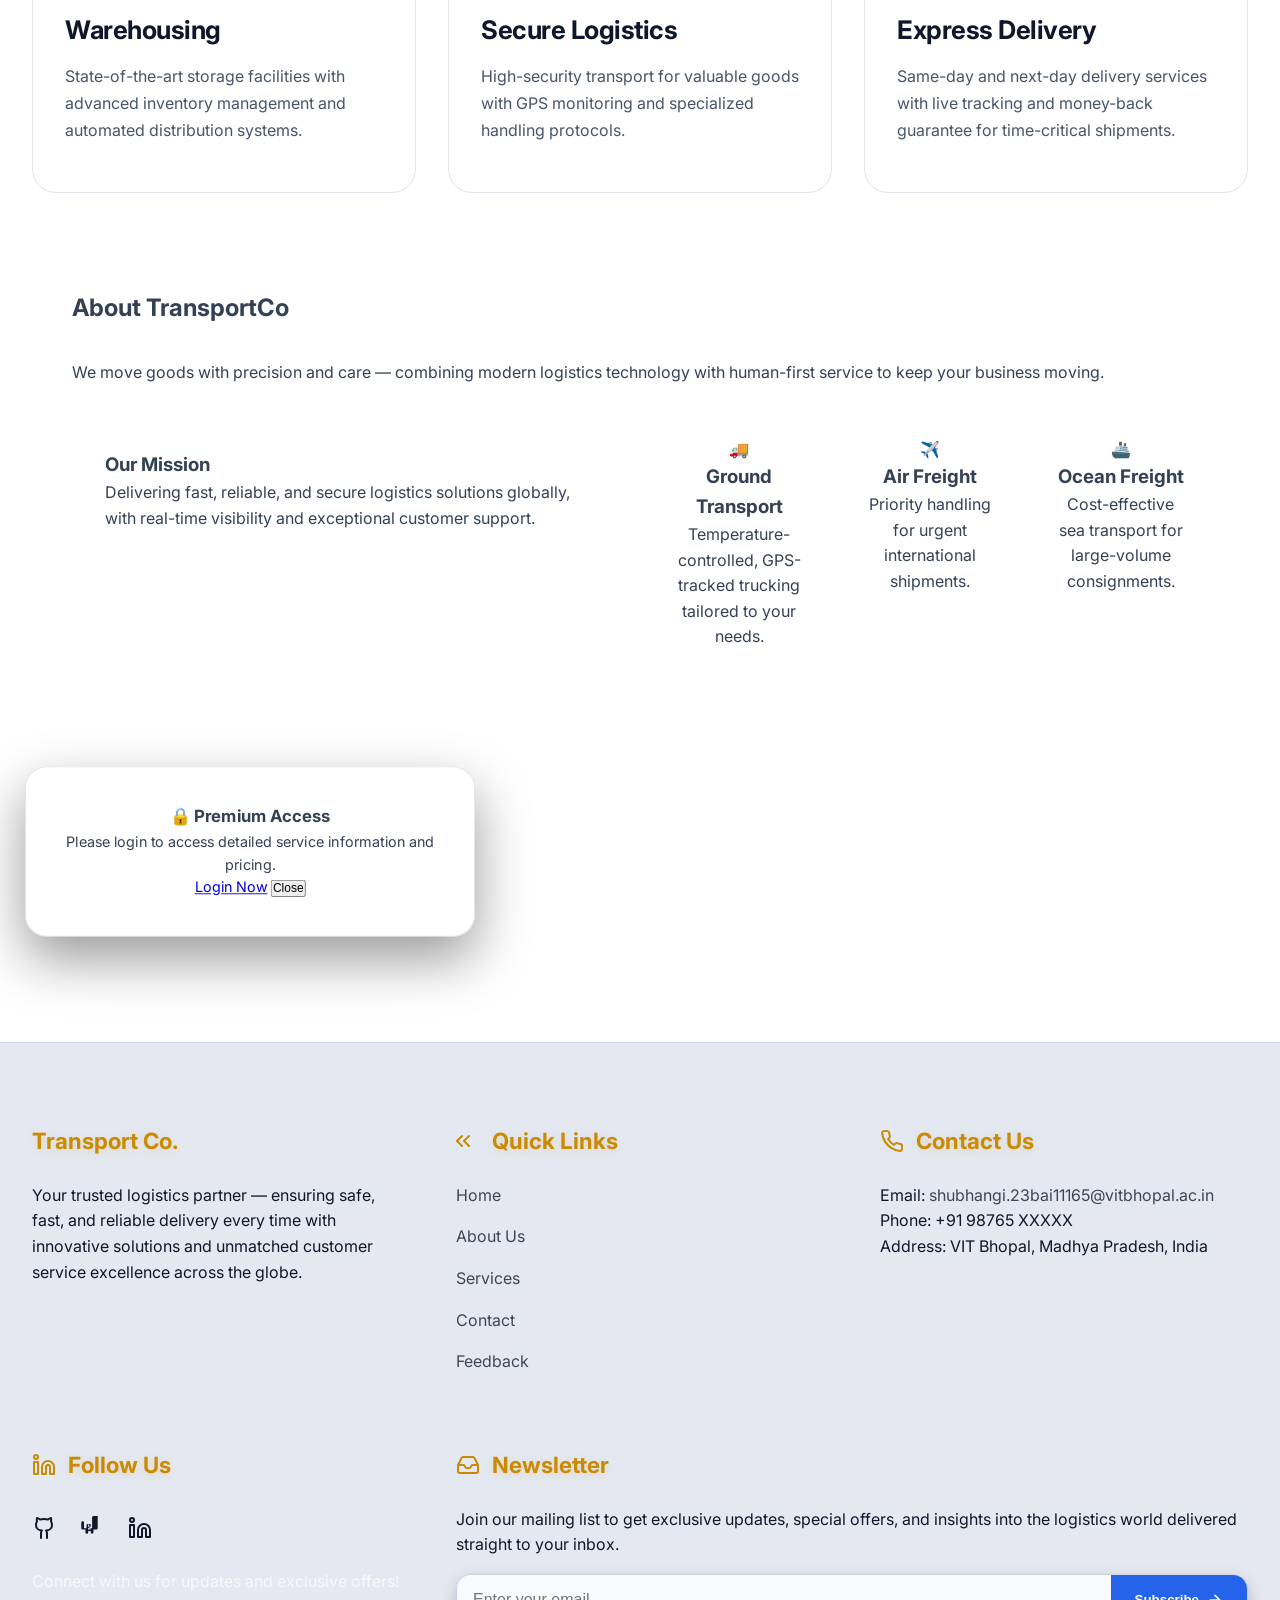
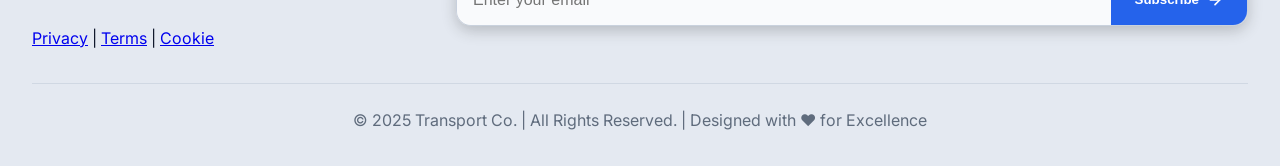
==== commit b1ba040d: "Merge branch 'main' into accessibility-fix" ====
--- a/index.html
+++ b/index.html
@@ -4,6 +4,8 @@
 <head>
   <meta charset="UTF-8">
   <meta name="viewport" content="width=device-width, initial-scale=1.0">
+  <meta name="description" content="Transport Co. offers seamless and reliable global shipping solutions.">
+  <meta name="keywords" content="Transport, Shipping, Logistics, Cargo, Delivery, Freight">
   <link rel="icon" href="../favicon.png">
   <title>Transport Co. - Your Cargo, Our Priority</title>
   <link rel="preconnect" href="https://fonts.googleapis.com">
@@ -20,6 +22,7 @@
 </head>
 
 <body data-theme="light">
+accessibility-fix
   <a href="#main-content" class="skip-to-content">Skip to main content</a>
    <div class="cursor"></div>
 
@@ -52,7 +55,7 @@
           <li><a href="index.html" class="nav-link active">Home</a></li>
           <li><a href="services.html" class="nav-link">Services</a></li>
           <li><a href="#" class="nav-link">Tracking</a></li>
-          <li><a href="about.html" class="nav-link">About</a></li>
+          <li><a href="#about" class="nav-link">About</a></li>
           <li><a href="contact.html" class="nav-link">Contact</a></li>
         </ul>
       </nav>
@@ -92,7 +95,7 @@
     <p>Seamless and reliable global shipping solutions, tailored for your business. Fast, secure, and always on time.
     </p>
     <div class="hero-actions">
-      <a href="#" class="btn-hero" onclick="openSignupPopup()">Get Started Today</a>
+      <a href="#" class="btn-hero" onclick="openSignupPopup(event)">Get Started Today</a>
       <div class="tracking-wrapper">
         <input type="text" placeholder="Enter Tracking ID...">
         <button>Track Parcel</button>
@@ -159,13 +162,46 @@
     </div>
   </section>
 
+  <!-- ABOUT SUMMARY (embedded for smoother homepage flow) -->
+  <section id="about" class="about-section">
+    <div class="about-container">
+      <h2 class="section-title">About TransportCo</h2>
+      <p class="section-subtitle">We move goods with precision and care — combining modern logistics technology with human-first service to keep your business moving.</p>
+
+      <div class="about-grid">
+        <div class="mission-card">
+          <h3>Our Mission</h3>
+          <p>Delivering fast, reliable, and secure logistics solutions globally, with real-time visibility and exceptional customer support.</p>
+        </div>
+
+        <div class="features-grid">
+          <div class="feature-card">
+            <div class="feature-icon">🚚</div>
+            <h3>Ground Transport</h3>
+            <p>Temperature-controlled, GPS-tracked trucking tailored to your needs.</p>
+          </div>
+          <div class="feature-card">
+            <div class="feature-icon">✈️</div>
+            <h3>Air Freight</h3>
+            <p>Priority handling for urgent international shipments.</p>
+          </div>
+          <div class="feature-card">
+            <div class="feature-icon">🚢</div>
+            <h3>Ocean Freight</h3>
+            <p>Cost-effective sea transport for large-volume consignments.</p>
+          </div>
+        </div>
+      </div>
+    </div>
+  </section>
+
   <div class="overlay" id="overlay" onclick="closeAllModals()"></div>
 
   <div class="service-alert" id="serviceAlert">
     <h3>🔒 Premium Access</h3>
     <p>Please login to access detailed service information and pricing.</p>
     <div class="alert-buttons">
-      <a href="#" onclick="openLoginPopup(); closeServiceAlert();" class="alert-btn primary">Login Now</a>
+      <a href="#" onclick="openLoginPopup(event); closeServiceAlert();" class="alert-btn primary">Login Now</a>
       <button class="alert-btn close" onclick="closeServiceAlert()">Close</button>
     </div>
   </div>
@@ -210,7 +246,7 @@
           <button type="submit" class="login-submit-btn" style="margin-top:1.5rem;">Login</button>
         </form>
         <p style="text-align:center; color:#94a3b8; font-size:0.9rem; margin-top: 1rem;">
-          New here? <a href="#" onclick="openSignupPopup(); closeLoginPopup();"
+          New here? <a href="#" onclick="openSignupPopup(event); closeLoginPopup();"
             style="color:#2563eb; font-weight:600;">Create Account</a>
         </p>
         <p style="text-align:center; margin-top:0.5rem;">
@@ -285,7 +321,7 @@
           <button type="submit" class="signup-submit-btn" style="margin-top:1rem;">Create Account</button>
         </form>
         <p style="text-align:center; color:#94a3b8; font-size:0.9rem; margin-top: 1rem;">
-          Already have an account? <a href="#" onclick="openLoginPopup(); closeSignupPopup();"
+          Already have an account? <a href="#" onclick="openLoginPopup();"
             style="color:#2563eb; font-weight:600;">Login</a>
         </p>
       </div>
@@ -343,7 +379,6 @@
           <li><a href="about.html">About Us</a></li>
           <li><a href="services.html">Services</a></li>
           <li><a href="contact.html">Contact</a></li>
-          <li><a href="careers.html">Careers</a></li>
           <li><a href="feedback.html">Feedback</a></li>
         </ul>
       </div>
@@ -377,7 +412,7 @@
             aria-label="LeetCode"><svg xmlns="http://www.w3.org/2000/svg" width="24" height="24" viewBox="0 0 24 24"
               fill="currentColor">
               <path
-                d="M13.483 0a1.374 1.374 0 0 0-1.374 1.374v10.852h-2.826v-2.826a1.374 1.374 0 0 0-2.748 0v2.826H4.009v-5.54a1.374 1.374 0 0 0-2.748 0v5.54a1.374 1.374 0 0 0 1.374 1.374h2.826v2.826a1.374 1'374 0 0 0 2.748 0v-2.826h2.526v2.719a1.374 1.374 0 0 0 2.748 0v-2.719h2.826a1.374 1.374 0 0 0 1.374-1.374V1.374A1.374 1.374 0 0 0 13.483 0zm-2.826 14.944H8.13v-2.826h2.527v2.826zm0-4.2h-2.527v-2.826h2.527v2.826z" />
+                d="M13.483 0a1.374 1.374 0 0 0-1.374 1.374v10.852h-2.826v-2.826a1.374 1.374 0 0 0-2.748 0v2.826H4.009v-5.54a1.374 1.374 0 0 0-2.748 0v5.54a1.374 1.374 0 0 0 1.374 1.374h2.826v2.826a1.374 1.374 0 0 0 2.748 0v-2.826h2.526v2.719a1.374 1.374 0 0 0 2.748 0v-2.719h2.826a1.374 1.374 0 0 0 1.374-1.374V1.374A1.374 1.374 0 0 0 13.483 0zm-2.826 14.944H8.13v-2.826h2.527v2.826zm0-4.2h-2.527v-2.826h2.527v2.826z" />
             </svg></a>
           <a href="https://www.linkedin.com/in/shubhangi-roy-762a3427a/" target="_blank" rel="noopener noreferrer"
             aria-label="LinkedIn"><svg xmlns="http://www.w3.org/2000/svg" width="24" height="24" viewBox="0 0 24 24"
@@ -466,22 +501,7 @@
     });
 
     // --- Cursor & Particles ---
-    const cursor = document.getElementById('cursor');
-    let mouseX = 0, mouseY = 0; let cursorX = 0, cursorY = 0;
-    document.addEventListener('mousemove', (e) => { mouseX = e.clientX; mouseY = e.clientY; });
-    function updateCursor() {
-      const dx = mouseX - cursorX; const dy = mouseY - cursorY;
-      cursorX += dx * 0.2; cursorY += dy * 0.2;
-      cursor.style.transform = `translate(${cursorX - 10}px, ${cursorY - 10}px)`;
-      requestAnimationFrame(updateCursor);
-    }
-    if (window.innerWidth > 768) updateCursor();
-
-    document.querySelectorAll('a, button, .card').forEach(el => {
-      el.addEventListener('mouseenter', () => cursor.classList.add('hover'));
-      el.addEventListener('mouseleave', () => cursor.classList.remove('hover'));
-    });
-
+    //deleted
     // Particles
     const particles = document.getElementById('particles');
     for (let i = 0; i < 40; i++) {
@@ -523,22 +543,28 @@
     }
     function closeServiceAlert() { closeAllModals(); }
 
-    function openLoginPopup() {
-      closeAllModals();
-      document.getElementById('overlay').classList.add('active');
-      document.getElementById('loginModal').classList.add('active');
-      document.body.style.overflow = 'hidden';
+    function openLoginPopup(event) {
+      if (event) event.preventDefault();
+
+  closeAllModals();
+
+  document.getElementById('overlay').classList.add('active');
+  document.getElementById('loginModal').classList.add('active');
+
+  document.body.style.overflow = 'hidden';
     }
     function closeLoginPopup() { closeAllModals(); }
 
-    function openSignupPopup() {
+    function openSignupPopup(event) {
+      if (event) event.preventDefault();
       closeAllModals();
       document.getElementById('overlay').classList.add('active');
       document.getElementById('signupModal').classList.add('active');
       document.body.style.overflow = 'hidden';
     }
 
-    function openAdminPopup() {
+    function openAdminPopup(event) {
+      if (event) event.preventDefault();
       closeAllModals();
       document.getElementById('overlay').classList.add('active');
       document.getElementById('adminModal').classList.add('active');
@@ -546,6 +572,11 @@
     }
 
     // --- Backend Form Handling ---
+    document.addEventListener('keydown', (e) => {
+  if (e.key === 'Escape') {
+    closeAllModals();
+  }
+});
 
     // Login Validation
     const loginForm = document.getElementById('login-form-popup');
@@ -631,6 +662,90 @@
         setTimeout(() => el.classList.add('loaded'), i * 200);
       });
     });
+    window.onscroll = function () {
+      const btn = document.getElementById("scrollToTopBtn");
+      if (window.scrollY > 300) {
+        btn.style.display = "block";
+      } else {
+        btn.style.display = "none";
+      }
+    };
+
+    document.getElementById("scrollToTopBtn").onclick = function () {
+      window.scrollTo({ top: 0, behavior: "smooth" });
+    };
+  </script>
+
+  <script>
+    window.closeAllModals = function () {
+      const overlay = document.getElementById('overlay');
+      if (overlay) {
+        overlay.classList.remove('active');
+      }
+
+      document.querySelectorAll('.service-alert, .login-modal, .signup-modal, .admin-modal').forEach((el) => {
+        el.classList.remove('active');
+      });
+
+      document.body.style.overflow = 'auto';
+    };
+
+    window.openModal = function (modalId) {
+      window.closeAllModals();
+
+      const overlay = document.getElementById('overlay');
+      const modal = document.getElementById(modalId);
+
+      if (overlay) {
+        overlay.classList.add('active');
+      }
+
+      if (modal) {
+        modal.classList.add('active');
+      }
+
+      document.body.style.overflow = 'hidden';
+    };
+
+    window.handleServiceClick = function () {
+      window.closeAllModals();
+      const overlay = document.getElementById('overlay');
+      const serviceAlert = document.getElementById('serviceAlert');
+
+      if (overlay) {
+        overlay.classList.add('active');
+      }
+
+      if (serviceAlert) {
+        serviceAlert.classList.add('active');
+      }
+
+      document.body.style.overflow = 'hidden';
+    };
+
+    window.closeServiceAlert = function () {
+      window.closeAllModals();
+    };
+
+    window.openLoginPopup = function () {
+      window.openModal('loginModal');
+    };
+
+    window.closeLoginPopup = function () {
+      window.closeAllModals();
+    };
+
+    window.closeSignupPopup = function () {
+      window.closeAllModals();
+    };
+
+    window.openSignupPopup = function () {
+      window.openModal('signupModal');
+    };
+
+    window.openAdminPopup = function () {
+      window.openModal('adminModal');
+    };
   </script>
 </body>
 
--- a/transport.css
+++ b/transport.css
@@ -139,7 +139,7 @@
       border-radius: 50%;
       pointer-events: none;
       z-index: 9999;
-      transition: transform 0.1s ease;
+      transition: transform 0.05s ease; /*fix*/ 
       transform: translate(-50%, -50%);
     }
 
@@ -155,19 +155,18 @@
       transform: translate(-50%, -50%);
     }
 
-    @media (min-width: 769px) and (pointer: fine) {
-      .cursor {
-        display: block;
-      }
-
-      body,
-      a,
-      button,
-      input,
-      .card {
-        cursor: none !important;
-      }
-    }
+    /*fix*/
+@media (min-width: 769px) and (pointer: fine) {
+  .cursor {
+    display: block;
+  }
+
+body {
+  cursor: none !important;
+}
+a, button, input, .card {
+  cursor: pointer !important;
+}
 
     .cursor.hover {
       transform: translate(-50%, -50%) scale(1.8);
@@ -405,6 +404,54 @@
       transform: translateY(0);
     }
 
+    /* Mobile toggle animation (hamburger -> X) */
+    .mobile-toggle[aria-expanded="true"] .bar:nth-child(1) {
+      transform: rotate(45deg) translate(4px, 4px);
+    }
+    .mobile-toggle[aria-expanded="true"] .bar:nth-child(2) {
+      opacity: 0;
+      transform: translateX(-10px);
+    }
+    .mobile-toggle[aria-expanded="true"] .bar:nth-child(3) {
+      transform: rotate(-45deg) translate(4px, -4px);
+    }
+
+    /* Accessible focus states */
+    a:focus, button:focus, input:focus {
+      outline: 3px solid rgba(37,99,235,0.25);
+      outline-offset: 2px;
+      border-radius: 8px;
+    }
+
+    /* About section embedded on homepage */
+    .about-section { max-width: 1200px; margin: 3.5rem auto; padding: 2rem; }
+    .about-container { display: grid; gap: 2rem; }
+    .about-grid { display: grid; grid-template-columns: 1fr 1fr; gap: 1.5rem; align-items: start; }
+    .mission-card { background: rgba(255,255,255,0.03); padding: 2rem; border-radius: 16px; border: 1px solid rgba(255,255,255,0.04); }
+    .features-grid { display: grid; grid-template-columns: repeat(3, 1fr); gap: 1rem; }
+    .feature-card { padding: 1.2rem; border-radius: 12px; background: rgba(255,255,255,0.02); text-align: center; }
+
+    @media (max-width: 900px) {
+      .about-grid { grid-template-columns: 1fr; }
+      .features-grid { grid-template-columns: repeat(1, 1fr); }
+    }
+
+    /* AI assistant widget */
+    .ai-assistant { position: fixed; right: 18px; bottom: 18px; z-index: 2000; font-family: inherit; }
+    .ai-assistant .ai-toggle { width: 56px; height: 56px; border-radius: 50%; background: linear-gradient(135deg,#2563eb,#1d4ed8); color: #fff; border: none; box-shadow: 0 8px 30px rgba(37,99,235,0.3); cursor: pointer; font-size: 22px; }
+    .ai-assistant .ai-panel { width: 320px; max-width: calc(100vw - 40px); background: rgba(255,255,255,0.98); color: #0b1220; border-radius: 12px; box-shadow: 0 20px 40px rgba(2,6,23,0.2); margin-bottom: 12px; overflow: hidden; transform-origin: bottom right; display: none; }
+    .ai-assistant.open .ai-panel { display: block; }
+    .ai-panel .ai-header { display:flex; justify-content:space-between; align-items:center; padding:12px 14px; border-bottom:1px solid rgba(0,0,0,0.06); }
+    .ai-panel .ai-body { padding:12px; }
+    .ai-messages { max-height:220px; overflow:auto; display:flex; flex-direction:column; gap:8px; }
+    .ai-msg { padding:8px 10px; border-radius:10px; font-size:0.95rem; }
+    .ai-msg.user { align-self:flex-end; background: #e6f0ff; color:#04102b; }
+    .ai-msg.bot { align-self:flex-start; background:#f1f5f9; color:#021124; }
+    .ai-form { display:flex; gap:8px; margin-top:8px; }
+    .ai-form input { flex:1; padding:8px 10px; border-radius:8px; border:1px solid rgba(0,0,0,0.08); }
+    .ai-form button { padding:8px 12px; border-radius:8px; border:none; background:#2563eb; color:white; cursor:pointer; }
+
+
     .mobile-auth {
       display: flex;
       gap: 1.5rem;
@@ -737,151 +784,268 @@
       visibility: visible;
     }
 
-    .service-alert,
-    .login-container,
-    .signup-container,
-    .admin-container-popup {
-      position: fixed;
-      top: 50%;
-      left: 50%;
-      transform: translate(-50%, -50%) scale(0.9);
-      background: var(--modal-bg);
-      border: 1px solid var(--panel-border);
-      padding: 2.5rem;
-      border-radius: 20px;
-      z-index: 1001;
-      width: 90%;
-      max-width: 450px;
-      box-shadow: 0 25px 50px -12px rgba(0, 0, 0, 0.5);
-      opacity: 0;
-      visibility: hidden;
-      transition: 0.3s;
-    }
-
-    .service-alert.active,
-    .login-modal.active .login-container,
-    .signup-modal.active .signup-container,
-    .admin-modal.active .admin-container-popup {
-      opacity: 1;
-      transform: translate(-50%, -50%) scale(1);
-      visibility: visible;
-    }
-
-    .service-alert h3 {
-      color: var(--text-primary);
-      font-size: 1.8rem;
-      margin-bottom: 1rem;
-    }
-
-    .service-alert p {
-      color: var(--text-muted);
-      margin-bottom: 2rem;
-    }
-
-    .alert-buttons {
-      display: flex;
-      gap: 1rem;
-      justify-content: center;
-      flex-wrap: wrap;
-    }
-
-    .alert-btn {
-      padding: 0.8rem 2rem;
-      border-radius: 50px;
-      font-weight: 600;
-      cursor: pointer;
-      text-decoration: none;
-      color: white;
-      border: none;
-    }
-
-    .alert-btn.primary {
-      background: var(--button-primary);
-    }
-
-    .alert-btn.secondary {
-      background: #059669;
-    }
-
-    .alert-btn.close {
-      background: var(--search-bg);
-    }
-
-    /* Forms */
-    .form-group {
-      margin-bottom: 1.5rem;
-    }
-
-    .form-group label {
-      color: var(--text-secondary);
-      display: block;
-      margin-bottom: 0.5rem;
-      font-size: 0.9rem;
-    }
-
-    .form-group input {
-      width: 100%;
-      padding: 0.8rem;
-      border-radius: 10px;
-      border: 1px solid var(--input-border);
-      background: var(--input-bg);
-      color: var(--input-text);
-      outline: none;
-    }
-
-    .form-group input:focus {
-      border-color: #2563eb;
-      background: color-mix(in srgb, var(--input-bg) 85%, transparent);
-    }
-
-    .login-submit-btn,
-    .signup-submit-btn,
-    .admin-submit-btn {
-      width: 100%;
-      padding: 1rem;
-      border-radius: 10px;
-      border: none;
-      background: var(--button-primary);
-      color: white;
-      font-weight: 700;
-      cursor: pointer;
-      transition: 0.3s;
-    }
-
-    .login-submit-btn:hover,
-    .signup-submit-btn:hover {
-      background: var(--button-primary-hover);
-    }
-
-    .close-btn {
-      background: none;
-      border: none;
-      color: var(--text-muted);
-      font-size: 1.5rem;
-      cursor: pointer;
-      float: right;
-    }
-
-    .login-modal,
-    .signup-modal,
-    .admin-modal {
-      position: fixed;
-      z-index: 1001;
-      top: 0;
-      left: 0;
-      width: 100%;
-      height: 100%;
-      display: flex;
-      justify-content: center;
-      align-items: center;
-      pointer-events: none;
-    }
+    /* ---------- FIXED MODAL SYSTEM ---------- */
+
+.overlay {
+  position: fixed;
+  inset: 0;
+  width: 100%;
+  height: 100vh;
+
+  background: rgba(0, 0, 0, 0.6);
+  backdrop-filter: blur(6px);
+
+  z-index: 9998;
+
+  opacity: 0;
+  visibility: hidden;
+
+  transition: all 0.3s ease;
+}
+
+.overlay.active {
+  opacity: 1;
+  visibility: visible;
+}
+
+/* Modal Wrapper */
+.login-modal,
+.signup-modal,
+.admin-modal {
+  position: fixed;
+  inset: 0;
+
+  display: flex;
+  align-items: center;
+  justify-content: center;
+
+  z-index: 9999;
+
+  opacity: 0;
+  visibility: hidden;
+  pointer-events: none;
+
+  transition: all 0.3s ease;
+}
+
+/* Active Modal */
+.login-modal.active,
+.signup-modal.active,
+.admin-modal.active {
+  opacity: 1;
+  visibility: visible;
+  pointer-events: auto;
+}
+
+/* Main Modal Box */
+.modal-wrapper,
+.admin-container-popup,
+.service-alert {
+  position: relative;
+
+  width: 90%;
+  max-width: 950px;
+
+  background: var(--modal-bg);
+
+  border-radius: 24px;
+  overflow: hidden;
+
+  border: 1px solid var(--panel-border);
+
+  box-shadow: 0 25px 60px rgba(0,0,0,0.4);
+
+  transform: scale(0.9);
+  transition: all 0.3s ease;
+}
+
+/* Login + Signup Layout */
+.modal-wrapper {
+  display: grid;
+  grid-template-columns: 1fr 1fr;
+}
+
+/* Active Animation */
+.login-modal.active .modal-wrapper,
+.signup-modal.active .modal-wrapper,
+.admin-modal.active .admin-container-popup {
+  transform: scale(1);
+}
+
+/* Left Side */
+.modal-left {
+  background: linear-gradient(135deg, #2563eb, #1d4ed8);
+
+  color: white;
+
+  padding: 3rem;
+
+  display: flex;
+  align-items: center;
+  justify-content: center;
+}
+
+.modal-brand {
+  text-align: center;
+}
+
+.modal-brand h3 {
+  font-size: 2rem;
+  margin: 1rem 0;
+}
+
+.modal-brand p {
+  opacity: 0.9;
+}
+
+/* Right Side */
+.modal-right {
+  position: relative;
+
+  padding: 3rem;
+
+  background: var(--modal-bg);
+}
+
+/* Close Button */
+.close-btn {
+  position: absolute;
+  top: 18px;
+  right: 18px;
+
+  width: 40px;
+  height: 40px;
+
+  border: none;
+  border-radius: 50%;
+
+  background: rgba(0,0,0,0.08);
+
+  color: var(--text-primary);
+
+  font-size: 1.5rem;
+
+  cursor: pointer;
+
+  display: flex;
+  align-items: center;
+  justify-content: center;
+
+  z-index: 20;
+
+  transition: 0.2s ease;
+}
+
+.close-btn:hover {
+  background: rgba(0,0,0,0.15);
+  transform: rotate(90deg);
+}
+
+/* Inputs */
+.input-group {
+  position: relative;
+  margin-bottom: 1rem;
+}
+
+.input-group input {
+  width: 100%;
+  padding: 14px 16px 14px 48px;
+
+  border-radius: 12px;
+  border: 1px solid var(--input-border);
+
+  background: var(--input-bg);
+  color: var(--input-text);
+
+  outline: none;
+
+  font-size: 1rem;
+}
+
+.input-group input:focus {
+  border-color: #2563eb;
+}
+
+.input-icon {
+  position: absolute;
+  top: 50%;
+  left: 15px;
+
+  transform: translateY(-50%);
+
+  color: var(--text-muted);
+}
+
+/* Buttons */
+.login-submit-btn,
+.signup-submit-btn,
+.admin-submit-btn {
+  width: 100%;
+
+  padding: 14px;
+
+  border: none;
+  border-radius: 12px;
+
+  background: var(--button-primary);
+
+  color: white;
+
+  font-size: 1rem;
+  font-weight: 700;
+
+  cursor: pointer;
+
+  transition: 0.3s ease;
+}
+
+.login-submit-btn:hover,
+.signup-submit-btn:hover,
+.admin-submit-btn:hover {
+  background: var(--button-primary-hover);
+}
+
+/* Admin Popup */
+.admin-container-popup {
+  max-width: 500px;
+  padding: 3rem;
+}
+
+/* Service Alert */
+.service-alert {
+  max-width: 500px;
+  padding: 2.5rem;
+  text-align: center;
+}
+
+/* Mobile Responsive */
+@media (max-width: 768px) {
+
+  .modal-wrapper {
+    grid-template-columns: 1fr;
+  }
+
+  .modal-left {
+    display: none;
+  }
+
+  .modal-right {
+    padding: 2rem;
+  }
+
+  .modal-wrapper,
+  .admin-container-popup,
+  .service-alert {
+    width: 95%;
+  }
+}
+
 
     .login-modal.active,
     .signup-modal.active,
     .admin-modal.active {
       pointer-events: auto;
-    }
+    }*/
 
     /* Error Messages */
     .error-message {
@@ -890,6 +1054,45 @@
       margin-bottom: 1rem;
       font-size: 0.9rem;
       min-height: 20px;
+    } 
+
+    @media (max-width: 900px) {
+      .modal-wrapper {
+        grid-template-columns: 1fr;
+        max-width: 560px;
+        min-height: auto;
+      }
+
+      .modal-left {
+        min-height: 220px;
+      }
+
+      .modal-right {
+        padding-top: 3.5rem;
+      }
+    }
+
+    @media (max-width: 560px) {
+      .login-modal,
+      .signup-modal,
+      .admin-modal {
+        padding: 1rem;
+      }
+
+      .modal-wrapper,
+      .admin-container-popup {
+        border-radius: 18px;
+      }
+
+      .modal-left,
+      .modal-right,
+      .admin-container-popup {
+        padding: 1.5rem;
+      }
+
+      .modal-brand h3 {
+        font-size: 1.6rem;
+      }
     }
 
     /* --- Admin Modal Styling --- */
@@ -1094,3 +1297,46 @@
       text-decoration: underline;
       margin-left: 4px;
     }
+
+     #scrollToTopBtn{
+            display: none;
+            position: fixed;
+            bottom: 20px;
+            right: 20px;
+            z-index: 999;
+            background-color: var(--button-primary);
+            color: #ffffff;
+            border: none;
+            border-radius: 50%;
+            width: 48px;
+            height: 48px;
+            font-size: 22px;
+            cursor: pointer;
+            box-shadow: 0 4px 12px rgba(0, 0, 0, 0.2);
+            transition: opacity 0.3s ease, transform 0.2s ease;
+        }
+
+        #scrollToTopBtn:hover {
+            background-color: var(--button-primary-hover);
+        }
+.cursor-tail {
+  pointer-events: none;
+  position: fixed;
+  top: 0;
+  left: 0;
+  z-index: 9998;
+}
+
+.circle {
+  position: fixed;
+  width: 10px;
+  height: 10px;
+  border-radius: 50%;
+  background: rgba(202, 138, 4, 0.4);
+  pointer-events: none;
+  transform: translate(-50%, -50%);
+}
+
+@media (max-width: 768px) {
+  .cursor-tail { display: none; }
+}
